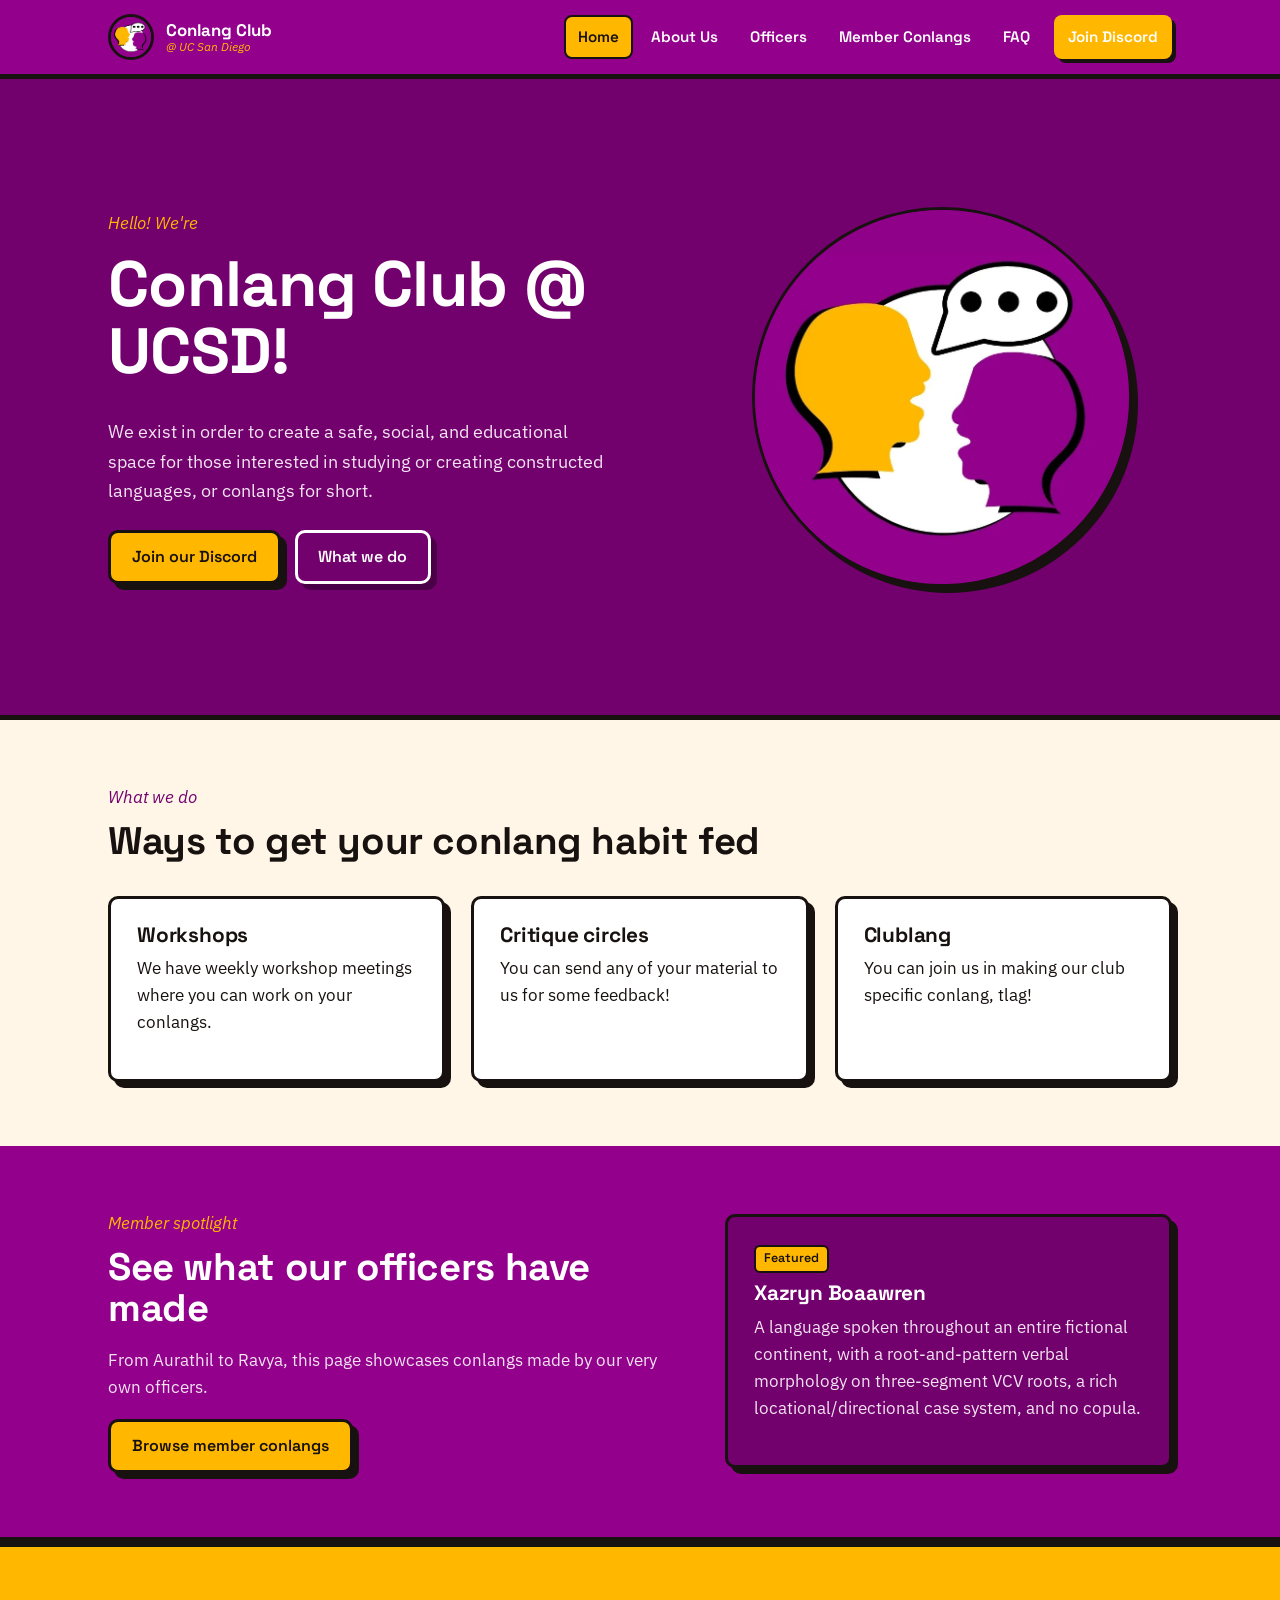
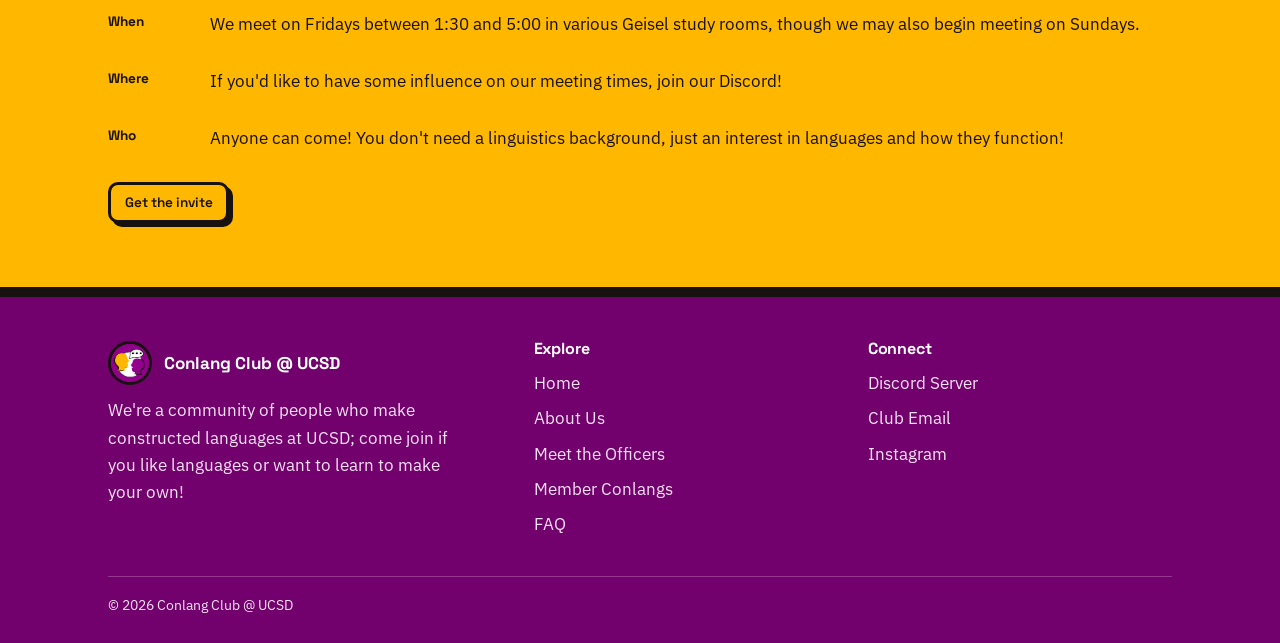
==== index.html @ 3b872e7f "Update meeting details in index.html" ====
<!DOCTYPE html>
<html lang="en">
<head>
<meta charset="UTF-8">
<meta name="viewport" content="width=device-width, initial-scale=1.0">
<title>Conlang Club @ UCSD</title>
<meta name="description" content="Conlang Club at UC San Diego: a student community for inventing languages, building worlds, and talking shop about phonology, grammar, and scripts.">
<link rel="icon" href="assets/logo.png" type="image/webp">
<link rel="stylesheet" href="styles.css">
<meta property="og:title" content="Conlang Club @ UCSD">
<meta property="og:description" content="A student community at UC San Diego for inventing languages, building worlds, and talking shop about phonology, grammar, and scripts.">
<meta property="og:type" content="website">
<meta property="og:image" content="/assets/logo.png">
<meta property="og:url" content="/">
<meta name="twitter:card" content="summary">
<meta name="twitter:title" content="Conlang Club @ UCSD">
<meta name="twitter:description" content="A student community at UC San Diego for inventing languages and building worlds.">
<meta name="twitter:image" content="/assets/logo.png">
</head>
<body>

<header class="site-header">
  <nav class="nav">
    <a class="brand" href="index.html">
      <img src="assets/logo.png" alt="Conlang Club at UCSD logo" width="46" height="46" decoding="async">
      <span class="brand-text">Conlang Club<span>@ UC San Diego</span></span>
    </a>
    <button class="nav-toggle" aria-label="Toggle menu" aria-expanded="false">☰</button>
    <ul class="nav-links">
      <li><a href="index.html" aria-current="page">Home</a></li>
      <li><a href="about/">About Us</a></li>
      <li><a href="officers/">Officers</a></li>
      <li><a href="projects/">Member Conlangs</a></li>
      <li><a href="faq/">FAQ</a></li>
      <li class="nav-cta"><a class="btn btn--small" href="https://discord.gg/PdkpT26AHG" target="_blank" rel="noopener">Join Discord</a></li>
    </ul>
  </nav>
</header>

<main>

  <section class="hero">
    <div class="wrap">
      <div class="hero-copy">
        <span class="hero-eyebrow">Hello! We're</span>
        <h1>Conlang Club @ UCSD!</h1>
        <p class="lede">We exist in order to create a safe, social, and educational space for those interested in studying or creating constructed languages, or conlangs for short.</p>
        <div class="hero-actions">
          <a class="btn" href="https://discord.gg/PdkpT26AHG" target="_blank" rel="noopener">Join our Discord</a>
          <a class="btn btn--ghost" href="about/">What we do</a>
        </div>
      </div>
      <div class="hero-art" aria-hidden="true">
        <img src="assets/logo.png" alt="" width="380" height="380" loading="lazy" decoding="async">
      </div>
    </div>
  </section>

  <section class="section-cream">
    <div class="wrap">
      <span class="eyebrow-tag">What we do</span>
      <h2>Ways to get your conlang habit fed</h2>
      <div class="grid grid--3" style="margin-top:34px;">
        <div class="card">
          <h3>Workshops</h3>
          <p>We have weekly workshop meetings where you can work on your conlangs.</p>
        </div>
        <div class="card">
          <h3>Critique circles</h3>
          <p>You can send any of your material to us for some feedback!</p>
        </div>
        <div class="card">
          <h3>Clublang</h3>
          <p>You can join us in making our club specific conlang, tlag!</p>
        </div>
      </div>
    </div>
  </section>

  <section class="section-purple">
    <div class="wrap spotlight-grid">
      <div>
        <span class="eyebrow-tag" style="color:#FFB700;">Member spotlight</span>
        <h2>See what our officers have made</h2>
        <p>From Aurathil to Ravya, this page showcases conlangs made by our very own officers.</p>
        <a class="btn" href="projects/">Browse member conlangs</a>
      </div>
      <div class="card card--purple">
        <span class="tag" style="background:#FFB700; color:#17110f; border-color:#17110f;">Featured</span>
        <h3>Xazryn Boaawren</h3>
        <p>A language spoken throughout an entire fictional continent, with a root-and-pattern verbal morphology on three-segment VCV roots, a rich locational/directional case system, and no copula.</p>
      </div>
    </div>
  </section>

  <section class="section-gold">
    <div class="wrap">
      <div class="meeting-strip">
        <div class="meeting-item">
          <span class="k">When</span>
          <span>We meet on Fridays between 1:30 and 5:00 in various Geisel study rooms, though we may also begin meeting on Sundays.</span>
        </div>
        <div class="meeting-item">
          <span class="k">Where</span>
          <span>If you'd like to have some influence on our meeting times, join our Discord!</span>
        </div>
        <div class="meeting-item">
          <span class="k">Who</span>
          <span>Anyone can come! You don't need a linguistics background, just an interest in languages and how they function!</span>
        </div>
        <a class="btn btn--small" href="https://discord.gg/PdkpT26AHG" target="_blank" rel="noopener">Get the invite</a>
      </div>
    </div>
  </section>

</main>

<footer class="site-footer">
  <div class="wrap">
    <div class="footer-grid">
      <div>
        <div class="footer-brand">
          <img src="assets/logo.png" alt="Conlang Club at UCSD logo" width="44" height="44" loading="lazy" decoding="async">
          <strong style="color:#fff; font-family:var(--font-display);">Conlang Club @ UCSD</strong>
        </div>
        <p style="max-width:36ch;">We're a community of people who make constructed languages at UCSD; come join if you like languages or want to learn to make your own!</p>
      </div>
      <div>
        <h4>Explore</h4>
        <ul>
          <li><a href="index.html">Home</a></li>
          <li><a href="about/">About Us</a></li>
          <li><a href="officers/">Meet the Officers</a></li>
          <li><a href="projects/">Member Conlangs</a></li>
          <li><a href="faq/">FAQ</a></li>
        </ul>
      </div>
      <div>
        <h4>Connect</h4>
        <ul>
          <li><a href="https://discord.gg/PdkpT26AHG" target="_blank" rel="noopener">Discord Server</a></li>
          <li><a href="mailto:conlangclubatucsd@gmail.com">Club Email</a></li>
          <li><a href="https://www.instagram.com/conlangclubatucsd/">Instagram</a></li>
        </ul>
      </div>
    </div>
    <div class="footer-bottom">
      <span>&copy; <span data-year>2026</span> Conlang Club @ UCSD</span>
    </div>
  </div>
</footer>

<script src="script.js"></script>
</body>
</html>
---- styles.css ----
@import url('https://fonts.googleapis.com/css2?family=Space+Grotesk:wght@500;600;700&family=IBM+Plex+Sans:ital,wght@0,400;0,500;0,600;1,400&display=swap');

:root{
  --purple:      #92008C;
  --purple-deep: #72006D;
  --gold:        #FFB700;
  --ink:         #17110f;
  --cream:       #FFF6E7;
  --paper:       #FFFFFF;

  --font-display: 'Space Grotesk', 'Arial Narrow', sans-serif;
  --font-body: 'IBM Plex Sans', 'Segoe UI', sans-serif;

  --line: 3px;
  --line-thick: 5px;
  --radius: 10px;
  --shadow-off: 6px;
}

*, *::before, *::after{ box-sizing: border-box; }

html{ scroll-behavior: smooth; }

body{
  margin: 0;
  background: var(--cream);
  color: var(--ink);
  font-family: var(--font-body);
  font-size: 17px;
  line-height: 1.6;
  -webkit-font-smoothing: antialiased;
}

img{ max-width: 100%; display: block; }

h1, h2, h3, h4{
  font-family: var(--font-display);
  line-height: 1.05;
  margin: 0 0 0.5em;
  letter-spacing: -0.01em;
}

h1{ font-size: clamp(2.4rem, 5vw, 4rem); }
h2{ font-size: clamp(1.7rem, 3.2vw, 2.4rem); }
h3{ font-size: 1.3rem; }

p{ margin: 0 0 1em; max-width: 62ch; }

a{ color: var(--purple-deep); }

.visually-hidden{
  position: absolute; width: 1px; height: 1px;
  overflow: hidden; clip: rect(0 0 0 0); white-space: nowrap;
}

:focus-visible{
  outline: 3px solid var(--purple-deep);
  outline-offset: 3px;
}

.wrap{
  max-width: 1120px;
  margin: 0 auto;
  padding: 0 28px;
}

.btn{
  display: inline-flex;
  align-items: center;
  gap: 0.5em;
  font-family: var(--font-display);
  font-weight: 600;
  font-size: 1rem;
  text-decoration: none;
  color: var(--ink);
  background: var(--gold);
  border: var(--line) solid var(--ink);
  border-radius: var(--radius);
  padding: 0.7em 1.3em;
  box-shadow: var(--shadow-off) var(--shadow-off) 0 0 var(--ink);
  transition: transform 0.12s ease, box-shadow 0.12s ease;
}
.btn:hover, .btn:focus-visible{
  transform: translate(-2px, -2px);
  box-shadow: calc(var(--shadow-off) + 2px) calc(var(--shadow-off) + 2px) 0 0 var(--ink);
}
.btn:active{
  transform: translate(2px, 2px);
  box-shadow: 2px 2px 0 0 var(--ink);
}
.btn--ghost{
  background: transparent;
  color: var(--paper);
  border-color: var(--paper);
  box-shadow: var(--shadow-off) var(--shadow-off) 0 0 rgba(0,0,0,0.35);
}
.btn--ghost:hover, .btn--ghost:focus-visible{
  background: var(--paper);
  color: var(--purple-deep);
}
.btn--small{
  font-size: 0.85rem;
  padding: 0.5em 1em;
  box-shadow: 4px 4px 0 0 var(--ink);
}
.btn--small:hover{ transform: translate(-2px,-2px); box-shadow: 6px 6px 0 0 var(--ink); }

.site-header{
  background: var(--purple);
  border-bottom: var(--line-thick) solid var(--ink);
  position: sticky;
  top: 0;
  z-index: 50;
}
.nav{
  display: flex;
  align-items: center;
  justify-content: space-between;
  padding: 14px 28px;
  max-width: 1120px;
  margin: 0 auto;
  gap: 16px;
}
.brand{
  display: flex;
  align-items: center;
  gap: 12px;
  text-decoration: none;
  color: var(--paper);
}
.brand img{
  width: 46px;
  height: 46px;
  border-radius: 50%;
  border: 3px solid var(--ink);
  background: var(--paper);
}
.brand-text{
  font-family: var(--font-display);
  font-weight: 700;
  font-size: 1.05rem;
  line-height: 1.15;
}
.brand-text span{
  display: block;
  font-family: var(--font-body);
  font-weight: 400;
  font-style: italic;
  font-size: 0.72rem;
  color: var(--gold);
}
.nav-links{
  display: flex;
  align-items: center;
  gap: 4px;
  list-style: none;
  margin: 0;
  padding: 0;
}
.nav-links a{
  display: inline-block;
  color: var(--paper);
  text-decoration: none;
  font-family: var(--font-display);
  font-weight: 600;
  font-size: 0.95rem;
  padding: 8px 12px;
  border-radius: 8px;
  border: 2px solid transparent;
}
.nav-links a:hover, .nav-links a:focus-visible{
  border-color: var(--paper);
}
.nav-links a[aria-current="page"]{
  background: var(--gold);
  color: var(--ink);
  border-color: var(--ink);
}
.nav-cta{ margin-left: 6px; }
.nav-toggle{
  display: none;
  background: transparent;
  border: 2px solid var(--paper);
  border-radius: 8px;
  color: var(--paper);
  width: 42px;
  height: 38px;
  font-size: 1.1rem;
  cursor: pointer;
}

@media (max-width: 780px){
  .nav-toggle{ display: block; }
  .nav-links{
    position: absolute;
    inset: 100% 0 auto 0;
    background: var(--purple);
    border-bottom: var(--line-thick) solid var(--ink);
    flex-direction: column;
    align-items: stretch;
    padding: 10px 28px 18px;
    display: none;
  }
  .nav-links.is-open{ display: flex; }
  .nav-links a{ padding: 12px 10px; }
  .nav-cta{ margin-left: 0; margin-top: 6px; }
}

.hero{
  background: var(--purple-deep);
  color: var(--paper);
  border-bottom: var(--line-thick) solid var(--ink);
  overflow: hidden;
  position: relative;
}
.hero .wrap{
  display: grid;
  grid-template-columns: 1.1fr 0.9fr;
  align-items: center;
  gap: 40px;
  padding-top: 64px;
  padding-bottom: 64px;
}
.hero-eyebrow{
  display: inline-block;
  font-family: var(--font-body);
  font-style: italic;
  color: var(--gold);
  margin-bottom: 14px;
  font-size: 1.05rem;
}
.hero h1{ color: var(--paper); }
.hero p.lede{
  font-size: 1.15rem;
  color: #f4e3f2;
  max-width: 46ch;
}
.hero-actions{
  display: flex;
  gap: 14px;
  margin-top: 24px;
  flex-wrap: wrap;
}
.hero-art{ position: relative; display: flex; align-items: center; justify-content: center; }
.hero-art img{
  width: 100%;
  max-width: 380px;
  height: auto;
  aspect-ratio: 1;
  object-fit: cover;
  border-radius: 50%;
  border: var(--line) solid var(--ink);
  background: var(--paper);
  box-shadow: var(--shadow-off) var(--shadow-off) 0 0 var(--ink);
}

.page-banner{
  background: var(--purple-deep);
  color: var(--paper);
  border-bottom: var(--line-thick) solid var(--ink);
  padding: 56px 0 46px;
}
.page-banner h1{ color: var(--paper); }
.page-banner p{ color: #f4e3f2; font-size: 1.08rem; }

@media (max-width: 860px){
  .hero .wrap{ grid-template-columns: 1fr; padding-top: 44px; padding-bottom: 40px; }
  .hero-art{ order: -1; width: 100%; max-width: 280px; margin: 0 auto; }
}

.spotlight-grid{
  display: grid;
  grid-template-columns: 1.3fr 1fr;
  gap: 36px;
  align-items: center;
}
@media (max-width: 860px){
  .spotlight-grid{ grid-template-columns: 1fr; }
}

section{ padding: 64px 0; }
.section-purple{ background: var(--purple); color: var(--paper); border-bottom: var(--line-thick) solid var(--ink); }
.section-purple h2{ color: var(--paper); }
.section-purple p{ color: #f4e3f2; }
.section-gold{ background: var(--gold); border-bottom: var(--line-thick) solid var(--ink); border-top: var(--line-thick) solid var(--ink); }
.section-cream{ background: var(--cream); }
.section-paper{ background: var(--paper); }

.eyebrow-tag{
  display: inline-block;
  font-family: var(--font-body);
  font-style: italic;
  color: var(--purple-deep);
  margin-bottom: 10px;
}

.grid{
  display: grid;
  gap: 26px;
}
.grid--3{ grid-template-columns: repeat(3, 1fr); }
.grid--2{ grid-template-columns: repeat(2, 1fr); }
@media (max-width: 860px){
  .grid--3, .grid--2{ grid-template-columns: 1fr; }
}

.card{
  background: var(--paper);
  border: var(--line) solid var(--ink);
  border-radius: var(--radius);
  padding: 26px;
  box-shadow: var(--shadow-off) var(--shadow-off) 0 0 var(--ink);
}
.card h3{ margin-bottom: 0.4em; }
.card .tag{
  display: inline-block;
  font-size: 0.78rem;
  font-family: var(--font-display);
  font-weight: 600;
  background: var(--cream);
  border: 2px solid var(--ink);
  border-radius: 6px;
  padding: 2px 8px;
  margin-bottom: 10px;
}
.card--purple{ background: var(--purple-deep); color: var(--paper); border-color: var(--ink); }
.card--purple h3{ color: var(--paper); }
.card--purple p{ color: #f4e3f2; }

.head-avatar{
  width: 92px;
  height: 92px;
  border-radius: 50%;
  border: var(--line) solid var(--ink);
  display: flex;
  align-items: center;
  justify-content: center;
  overflow: hidden;
  flex-shrink: 0;
}
.head-avatar svg{ width: 78%; height: 78%; }
.head-avatar img{
  width: 100%;
  height: 100%;
  object-fit: cover;
  display: block;
}
.avatar-gold{ background: var(--cream); }
.avatar-purple{ background: var(--cream); }

.officer-card{
  background: var(--paper);
  border: var(--line) solid var(--ink);
  border-radius: var(--radius);
  padding: 24px;
  box-shadow: var(--shadow-off) var(--shadow-off) 0 0 var(--ink);
  display: flex;
  flex-direction: column;
  gap: 14px;
}
.officer-top{
  display: flex;
  align-items: center;
  gap: 16px;
}
.officer-name{ margin: 0; font-size: 1.15rem; }
.officer-role{
  margin: 2px 0 0;
  font-family: var(--font-body);
  font-style: italic;
  color: var(--purple-deep);
  font-size: 0.92rem;
}
.officer-pronouns{
  margin: 2px 0 0;
  font-family: var(--font-body);
  font-size: 0.85rem;
  color: #5a3a58;
  letter-spacing: 0.01em;
}
.officer-card p{ margin: 0; font-size: 0.96rem; }
.officer-links{ margin-top: auto; }

.project-card{
  background: var(--paper);
  border: var(--line) solid var(--ink);
  border-radius: var(--radius);
  overflow: hidden;
  box-shadow: var(--shadow-off) var(--shadow-off) 0 0 var(--ink);
}
.project-card__band{
  padding: 22px 24px 16px;
  border-bottom: var(--line) solid var(--ink);
}
.project-card__band h3{ margin-bottom: 2px; }
.project-card__meta{
  font-family: var(--font-body);
  font-style: italic;
  font-size: 0.9rem;
  color: var(--purple-deep);
}
.project-card__body{ padding: 20px 24px 24px; }
.sample-script{
  font-family: 'IBM Plex Sans', monospace;
  background: var(--cream);
  border: 2px dashed var(--ink);
  border-radius: 8px;
  padding: 12px 14px;
  margin: 14px 0;
  font-size: 0.95rem;
  letter-spacing: 0.02em;
}
.sample-script small{ display: block; color: #6b6b6b; font-style: italic; margin-top: 6px; }

.bubble-divider{
  display: flex;
  justify-content: center;
  padding: 30px 0 0;
}
.bubble-divider .dot{
  width: 12px; height: 12px; border-radius: 50%;
  background: var(--ink); margin: 0 5px;
  animation: dot-pulse 1.4s infinite ease-in-out;
}
.bubble-divider .dot:nth-child(2){ animation-delay: 0.18s; }
.bubble-divider .dot:nth-child(3){ animation-delay: 0.36s; }
@keyframes dot-pulse{
  0%, 60%, 100%{ transform: translateY(0); opacity: 0.55; }
  30%{ transform: translateY(-6px); opacity: 1; }
}
@media (prefers-reduced-motion: reduce){
  .bubble-divider .dot{ animation: none; }
}

.meeting-strip{
  display: flex;
  flex-wrap: wrap;
  gap: 30px;
  align-items: center;
  justify-content: space-between;
}
.meeting-item{
  display: flex;
  gap: 12px;
  align-items: flex-start;
}
.meeting-item .k{
  font-family: var(--font-display);
  font-weight: 700;
  font-size: 0.85rem;
  min-width: 90px;
}

.site-footer{
  background: var(--purple-deep);
  color: #f4e3f2;
  border-top: var(--line-thick) solid var(--ink);
  padding: 44px 0 26px;
}
.footer-grid{
  display: grid;
  grid-template-columns: 1.3fr 1fr 1fr;
  gap: 30px;
  margin-bottom: 30px;
}
.footer-grid h4{ color: var(--paper); font-size: 1rem; margin-bottom: 12px; }
.footer-grid ul{ list-style: none; margin: 0; padding: 0; }
.footer-grid li{ margin-bottom: 8px; }
.footer-grid a{ color: #f4e3f2; text-decoration: none; }
.footer-grid a:hover{ color: var(--gold); text-decoration: underline; }
.footer-brand{ display: flex; align-items: center; gap: 12px; margin-bottom: 12px; }
.footer-brand img{ width: 44px; height: 44px; border-radius: 50%; border: 3px solid var(--ink); background: var(--paper); }
.footer-bottom{
  border-top: 1px solid rgba(244,227,242,0.25);
  padding-top: 18px;
  font-size: 0.85rem;
  display: flex;
  justify-content: space-between;
  flex-wrap: wrap;
  gap: 8px;
}
@media (max-width: 780px){
  .footer-grid{ grid-template-columns: 1fr 1fr; gap: 24px 30px; }
  .footer-grid > div:first-child{ grid-column: 1 / -1; }
}

.error-page{
  min-height: 62vh;
  display: flex;
  align-items: center;
  background: var(--purple);
  color: var(--paper);
  border-bottom: var(--line-thick) solid var(--ink);
}
.error-page .wrap{
  display: grid;
  grid-template-columns: 1fr 1fr;
  align-items: center;
  gap: 40px;
  padding-top: 60px;
  padding-bottom: 60px;
}
.error-code{
  font-family: var(--font-display);
  font-size: clamp(4rem, 12vw, 8rem);
  color: var(--gold);
  line-height: 0.9;
  margin: 0;
}
@media (max-width: 780px){
  .error-page .wrap{ grid-template-columns: 1fr; text-align: center; }
  .error-page .hero-art{ order: -1; width: 100%; max-width: 220px; margin: 0 auto; }
}

.faq-list{
  display: grid;
  gap: 18px;
}
.faq-item{
  background: var(--paper);
  border: var(--line) solid var(--ink);
  border-radius: var(--radius);
  box-shadow: var(--shadow-off) var(--shadow-off) 0 0 var(--ink);
  overflow: hidden;
}
.faq-item summary{
  list-style: none;
  display: flex;
  align-items: center;
  justify-content: space-between;
  gap: 16px;
  cursor: pointer;
  padding: 20px 22px 20px 26px;
  font-family: var(--font-display);
  font-weight: 700;
  font-size: 1.15rem;
  line-height: 1.25;
  user-select: none;
}
.faq-item summary::-webkit-details-marker{ display: none; }
.faq-item summary::marker{ content: ""; }
.faq-item summary::after{
  content: "+";
  flex-shrink: 0;
  width: 34px;
  height: 34px;
  display: grid;
  place-items: center;
  border: 2px solid var(--ink);
  border-radius: 50%;
  background: var(--gold);
  font-family: var(--font-display);
  font-weight: 700;
  font-size: 1.35rem;
  line-height: 1;
  transition: transform 0.2s ease, background 0.2s ease;
}
.faq-item[open] summary::after{
  content: "−";
  background: var(--cream);
  transform: rotate(180deg);
}
.faq-item summary:hover::after{
  transform: translate(-1px, -1px);
  box-shadow: 2px 2px 0 0 var(--ink);
}
.faq-item[open] summary:hover::after{
  transform: rotate(180deg) translate(1px, 1px);
}
.faq-item summary:focus-visible{
  outline-offset: -3px;
}
.faq-answer{
  padding: 0 26px 22px;
  border-top: 2px solid rgba(23,17,15,0.08);
  padding-top: 16px;
  overflow: hidden;
}
.faq-answer p{
  margin: 0;
  max-width: none;
}
.faq-answer p + p{ margin-top: 0.7em; }
@media (prefers-reduced-motion: reduce){
  .faq-item summary::after{ transition: none; }
}
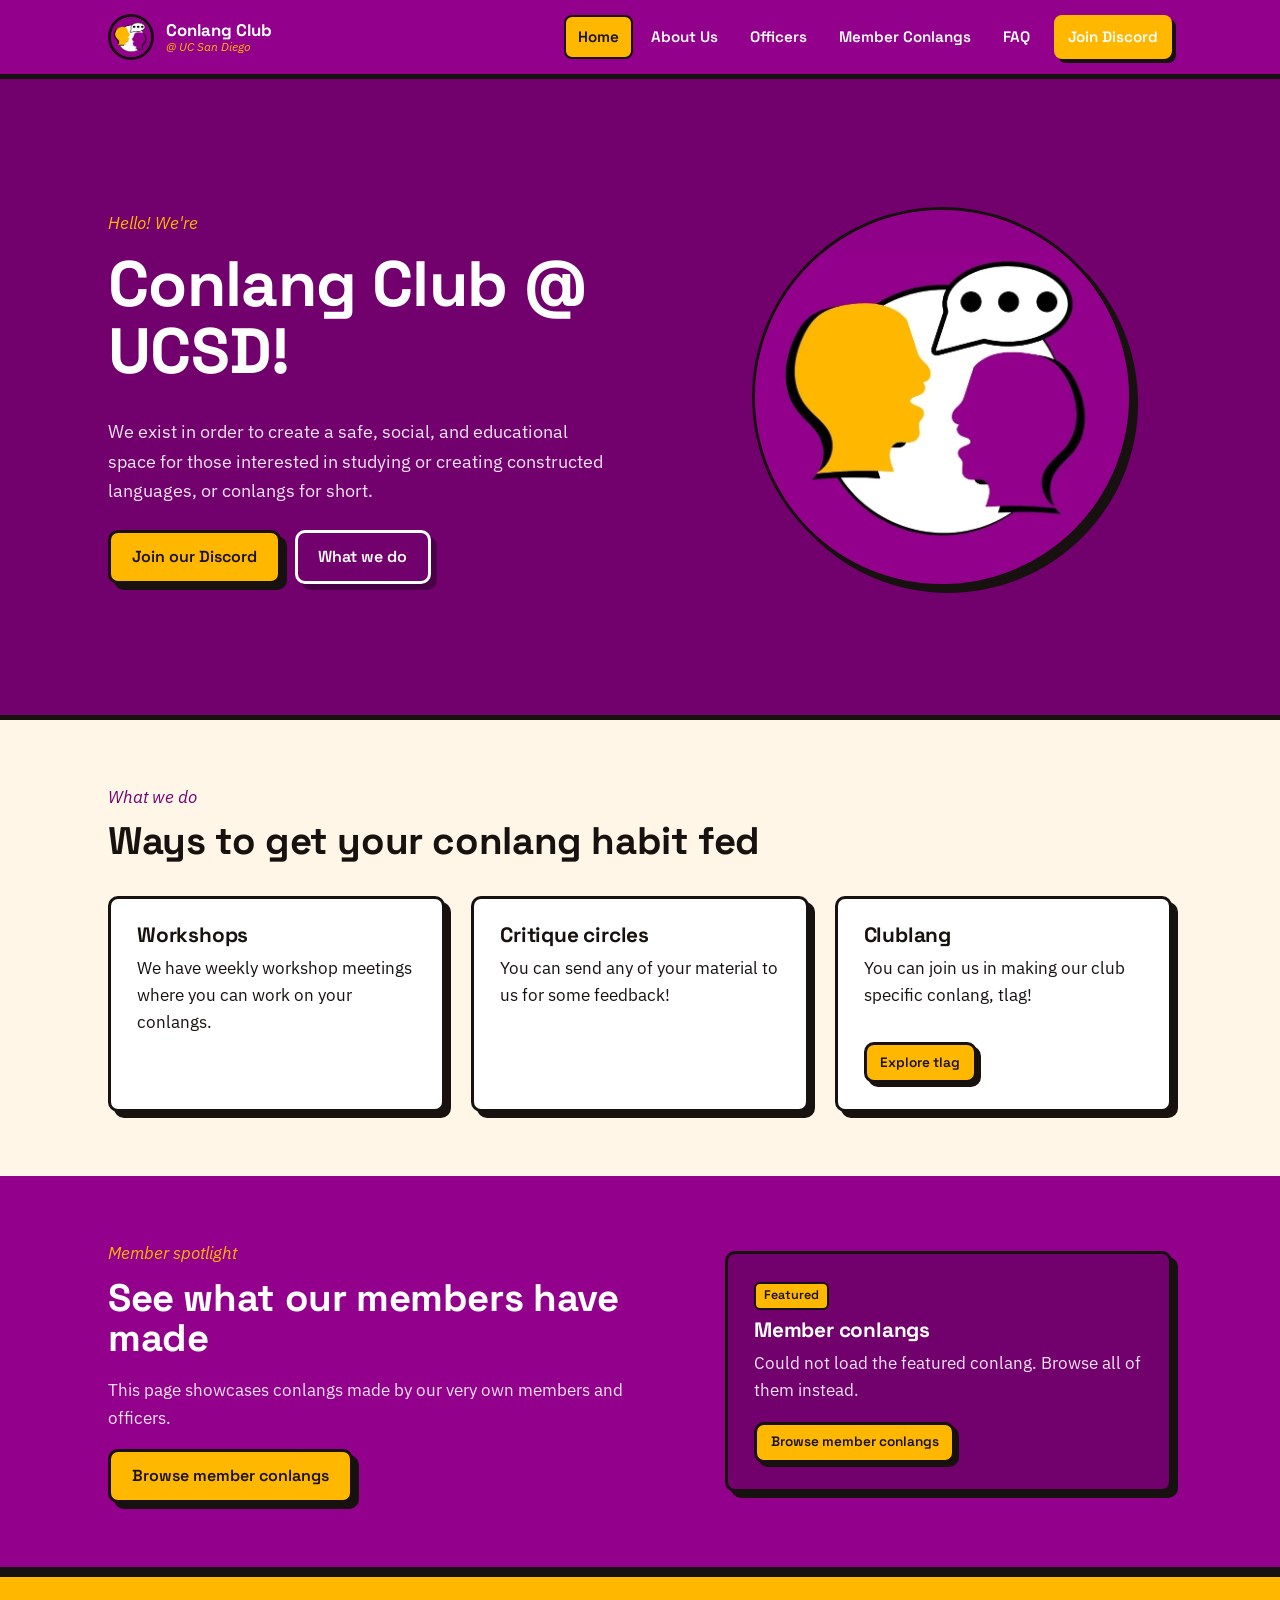
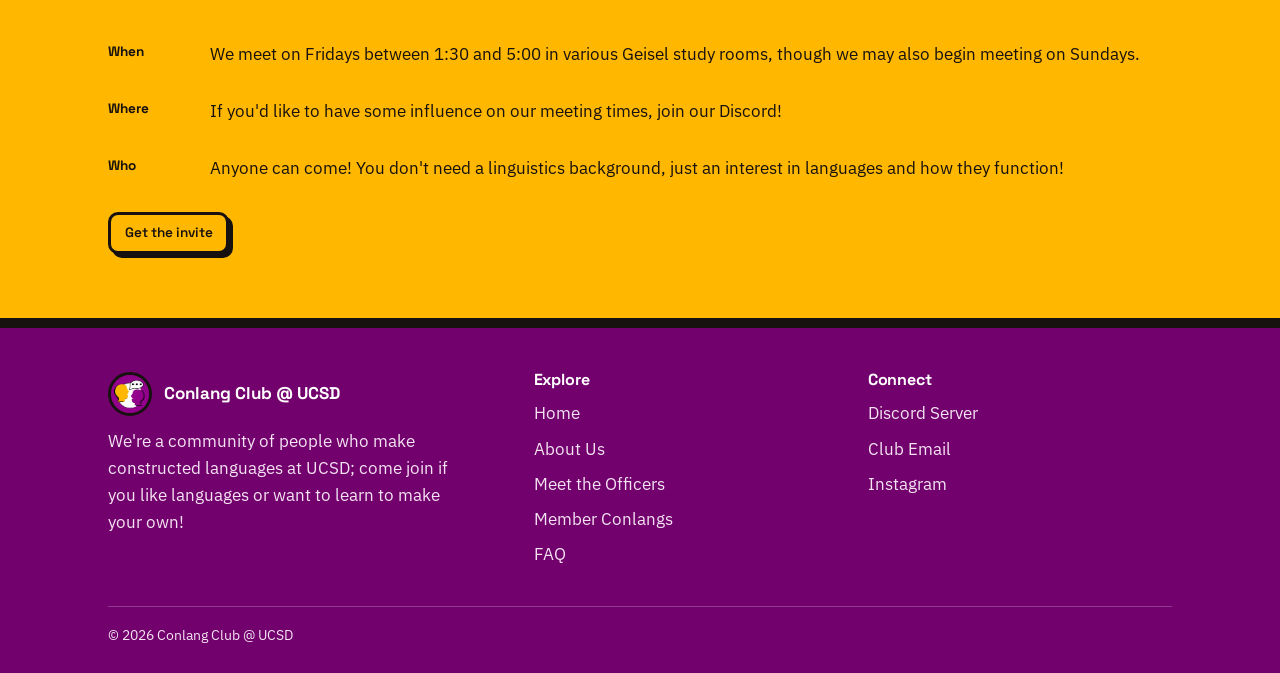
==== commit 60d1fe5d: "dynamic featured spotlight, tlag redirect button" ====
--- a/index.html
+++ b/index.html
@@ -19,23 +19,7 @@
 </head>
 <body>
 
-<header class="site-header">
-  <nav class="nav">
-    <a class="brand" href="index.html">
-      <img src="assets/logo.png" alt="Conlang Club at UCSD logo" width="46" height="46" decoding="async">
-      <span class="brand-text">Conlang Club<span>@ UC San Diego</span></span>
-    </a>
-    <button class="nav-toggle" aria-label="Toggle menu" aria-expanded="false">☰</button>
-    <ul class="nav-links">
-      <li><a href="index.html" aria-current="page">Home</a></li>
-      <li><a href="about/">About Us</a></li>
-      <li><a href="officers/">Officers</a></li>
-      <li><a href="projects/">Member Conlangs</a></li>
-      <li><a href="faq/">FAQ</a></li>
-      <li class="nav-cta"><a class="btn btn--small" href="https://discord.gg/PdkpT26AHG" target="_blank" rel="noopener">Join Discord</a></li>
-    </ul>
-  </nav>
-</header>
+<div data-include="header"></div>
 
 <main>
 
@@ -72,6 +56,7 @@
         <div class="card">
           <h3>Clublang</h3>
           <p>You can join us in making our club specific conlang, tlag!</p>
+          <a class="btn btn--small" href="tlag/" style="margin-top:16px;">Explore tlag</a>
         </div>
       </div>
     </div>
@@ -81,14 +66,16 @@
     <div class="wrap spotlight-grid">
       <div>
         <span class="eyebrow-tag" style="color:#FFB700;">Member spotlight</span>
-        <h2>See what our officers have made</h2>
-        <p>From Aurathil to Ravya, this page showcases conlangs made by our very own officers.</p>
+        <h2>See what our members have made</h2>
+        <p id="spotlight-blurb">This page showcases conlangs made by our very own members and officers.</p>
         <a class="btn" href="projects/">Browse member conlangs</a>
       </div>
-      <div class="card card--purple">
+      <div class="card card--purple" id="spotlight-card">
         <span class="tag" style="background:#FFB700; color:#17110f; border-color:#17110f;">Featured</span>
-        <h3>Xazryn Boaawren</h3>
-        <p>A language spoken throughout an entire fictional continent, with a root-and-pattern verbal morphology on three-segment VCV roots, a rich locational/directional case system, and no copula.</p>
+        <h3 id="spotlight-title">Loading…</h3>
+        <p id="spotlight-excerpt">Fetching a featured conlang from our member projects.</p>
+        <p id="spotlight-meta" hidden></p>
+        <a class="btn btn--small" id="spotlight-link" href="projects/">Browse member conlangs</a>
       </div>
     </div>
   </section>
@@ -115,41 +102,90 @@
 
 </main>
 
-<footer class="site-footer">
-  <div class="wrap">
-    <div class="footer-grid">
-      <div>
-        <div class="footer-brand">
-          <img src="assets/logo.png" alt="Conlang Club at UCSD logo" width="44" height="44" loading="lazy" decoding="async">
-          <strong style="color:#fff; font-family:var(--font-display);">Conlang Club @ UCSD</strong>
-        </div>
-        <p style="max-width:36ch;">We're a community of people who make constructed languages at UCSD; come join if you like languages or want to learn to make your own!</p>
-      </div>
-      <div>
-        <h4>Explore</h4>
-        <ul>
-          <li><a href="index.html">Home</a></li>
-          <li><a href="about/">About Us</a></li>
-          <li><a href="officers/">Meet the Officers</a></li>
-          <li><a href="projects/">Member Conlangs</a></li>
-          <li><a href="faq/">FAQ</a></li>
-        </ul>
-      </div>
-      <div>
-        <h4>Connect</h4>
-        <ul>
-          <li><a href="https://discord.gg/PdkpT26AHG" target="_blank" rel="noopener">Discord Server</a></li>
-          <li><a href="mailto:conlangclubatucsd@gmail.com">Club Email</a></li>
-          <li><a href="https://www.instagram.com/conlangclubatucsd/">Instagram</a></li>
-        </ul>
-      </div>
-    </div>
-    <div class="footer-bottom">
-      <span>&copy; <span data-year>2026</span> Conlang Club @ UCSD</span>
-    </div>
-  </div>
-</footer>
+<div data-include="footer"></div>
 
 <script src="script.js"></script>
+<script>
+// populates member spotlight from projects/data/index.json
+(function () {
+  var title = document.getElementById('spotlight-title');
+  var excerpt = document.getElementById('spotlight-excerpt');
+  var meta = document.getElementById('spotlight-meta');
+  var link = document.getElementById('spotlight-link');
+  if (!title || !excerpt || !link) return;
+
+  function show(titleText, excerptText, metaText, href, linkText) {
+    title.textContent = titleText;
+    excerpt.textContent = excerptText;
+    if (meta) {
+      if (metaText) {
+        meta.textContent = metaText;
+        meta.hidden = false;
+      } else {
+        meta.hidden = true;
+      }
+    }
+    link.href = href;
+    link.textContent = linkText;
+  }
+
+  function pageHref(p) {
+    if (p.slug) return 'projects/' + encodeURIComponent(p.slug) + '/';
+    return p.page || 'projects/';
+  }
+
+  fetch('projects/data/index.json')
+    .then(function (res) {
+      if (!res.ok) throw new Error(res.status + ' ' + res.statusText);
+      return res.json();
+    })
+    .then(function (data) {
+      var projects = (data && data.projects) || [];
+      if (!projects.length) {
+        show(
+          'Member conlangs',
+          'No member conlangs published yet; check back soon.',
+          '',
+          'projects/',
+          'Browse member conlangs'
+        );
+        return null;
+      }
+      var pick = projects[Math.floor(Math.random() * projects.length)];
+      var pickTitle = pick.title || pick.slug || 'Member conlang';
+      show(
+        pickTitle,
+        pick.excerpt || 'No description yet.',
+        pick.author ? 'by ' + pick.author : '',
+        pageHref(pick),
+        'Read ' + pickTitle + ' guide'
+      );
+      return pick;
+    })
+    .then(function (pick) {
+      if (!pick || !pick.slug || pick.author) return;
+      return fetch('projects/data/' + encodeURIComponent(pick.slug) + '.json')
+        .then(function (res) { return res.ok ? res.json() : null; })
+        .then(function (doc) {
+          var author = doc && doc.frontmatter && (doc.frontmatter.author || doc.frontmatter.by);
+          if (author && meta) {
+            meta.textContent = 'by ' + author;
+            meta.hidden = false;
+          }
+        })
+        .catch(function () {});
+    })
+    .catch(function (err) {
+      console.error('[spotlight] Could not load projects/data/index.json:', err);
+      show(
+        'Member conlangs',
+        'Could not load the featured conlang. Browse all of them instead.',
+        '',
+        'projects/',
+        'Browse member conlangs'
+      );
+    });
+})();
+</script>
 </body>
 </html>
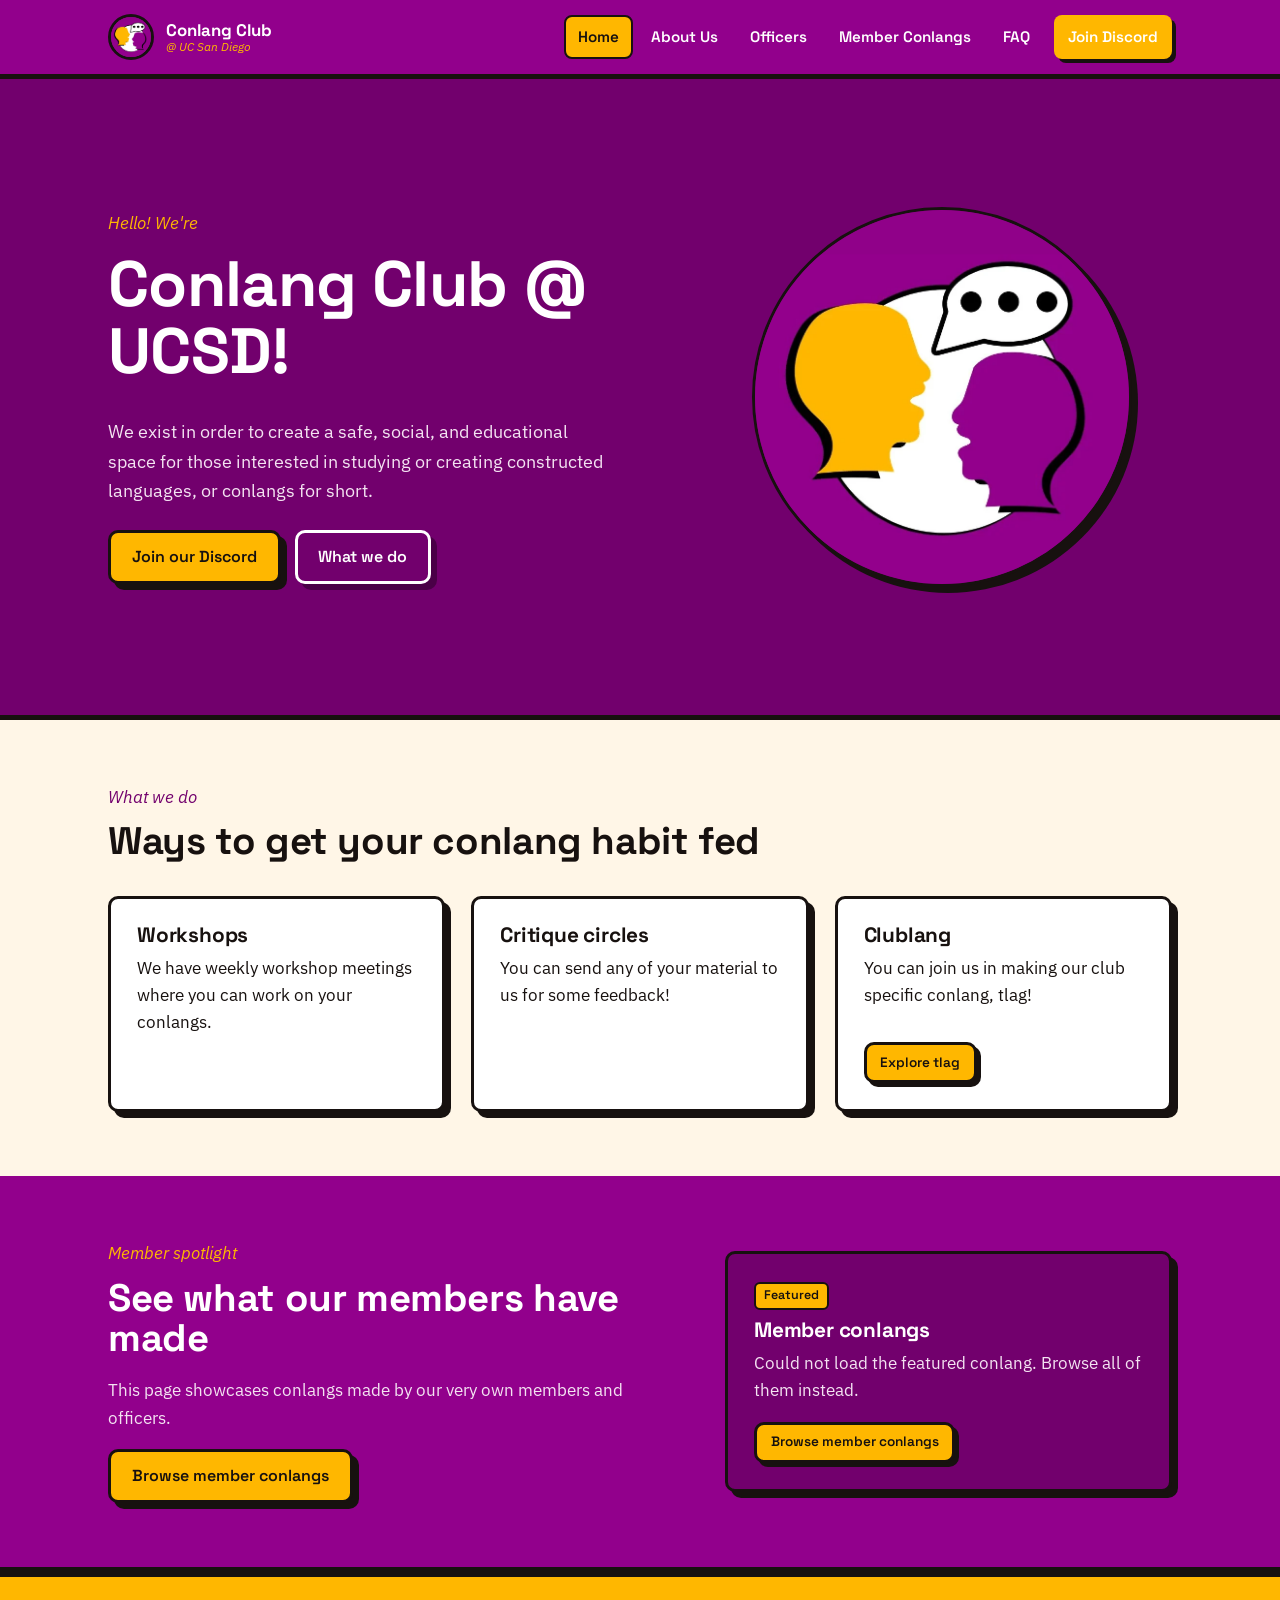
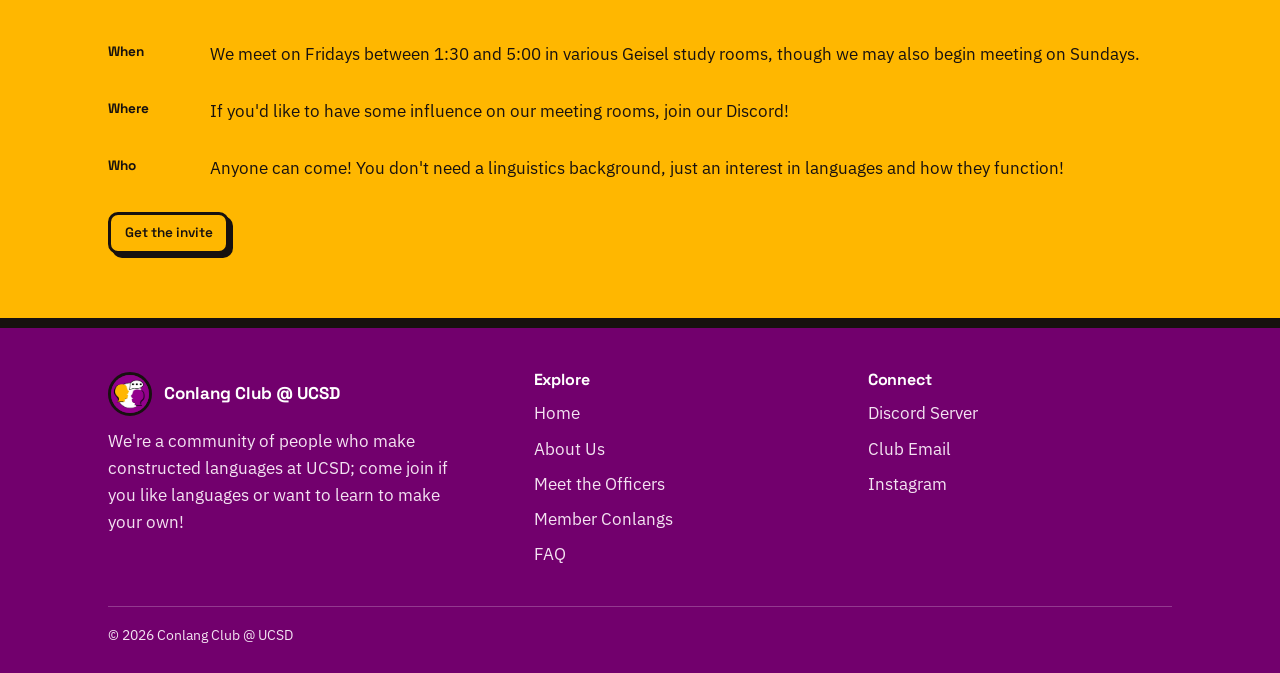
==== commit 2f0d5490: "custodial fixes" ====
--- a/index.html
+++ b/index.html
@@ -89,7 +89,7 @@
         </div>
         <div class="meeting-item">
           <span class="k">Where</span>
-          <span>If you'd like to have some influence on our meeting times, join our Discord!</span>
+          <span>If you'd like to have some influence on our meeting rooms, join our Discord!</span>
         </div>
         <div class="meeting-item">
           <span class="k">Who</span>
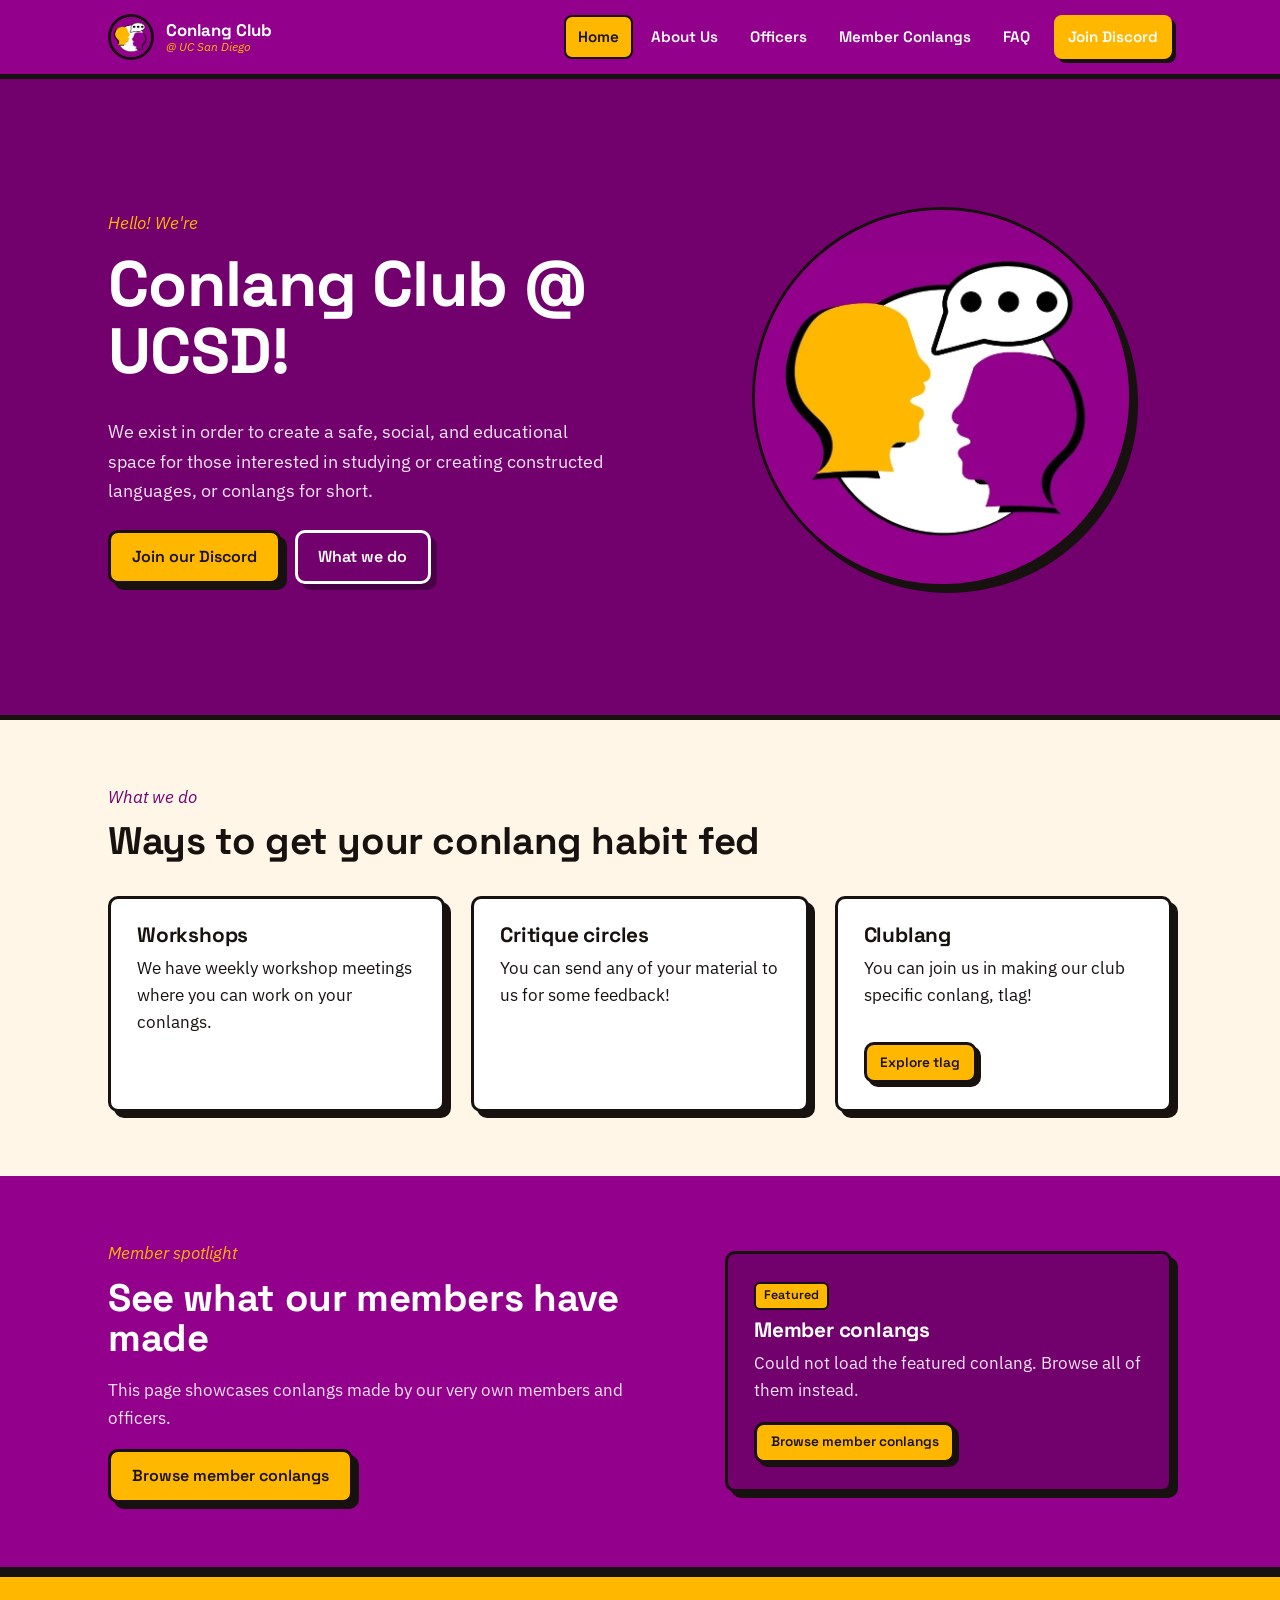
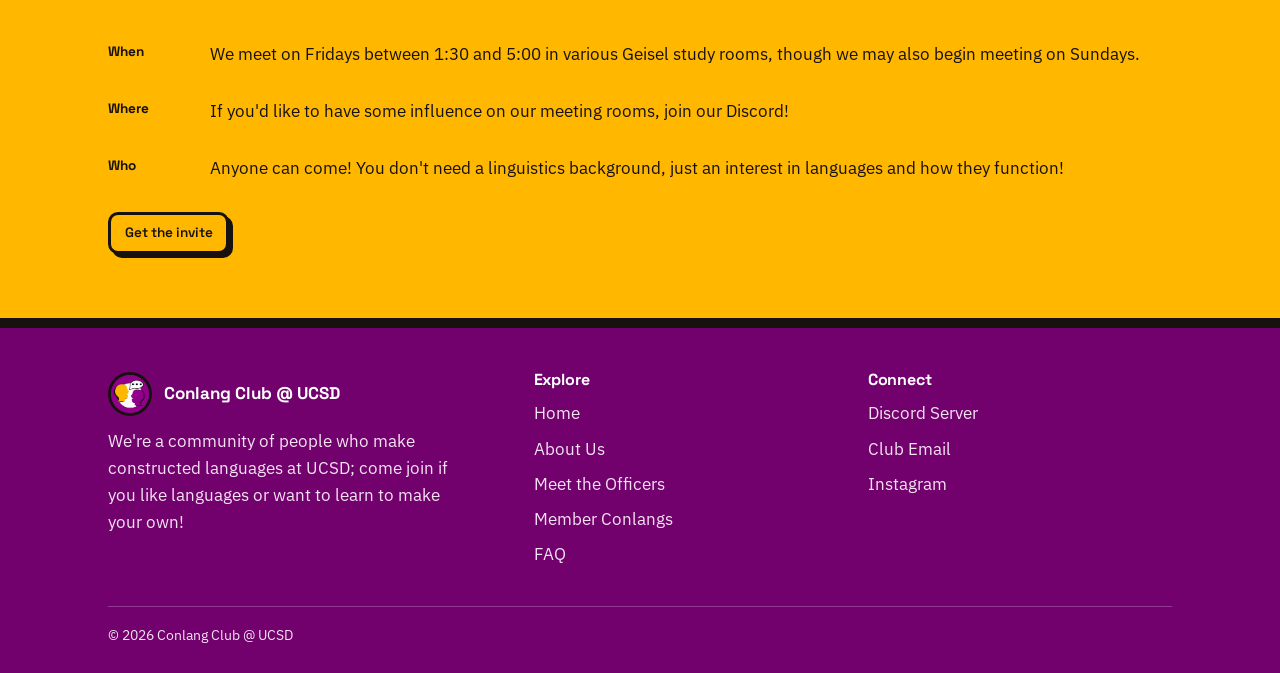
==== commit 74b341ab: "more various custodial changes" ====
--- a/index.html
+++ b/index.html
@@ -158,7 +158,7 @@
         pick.excerpt || 'No description yet.',
         pick.author ? 'by ' + pick.author : '',
         pageHref(pick),
-        'Read ' + pickTitle + ' guide'
+        'Read ' + pickTitle
       );
       return pick;
     })
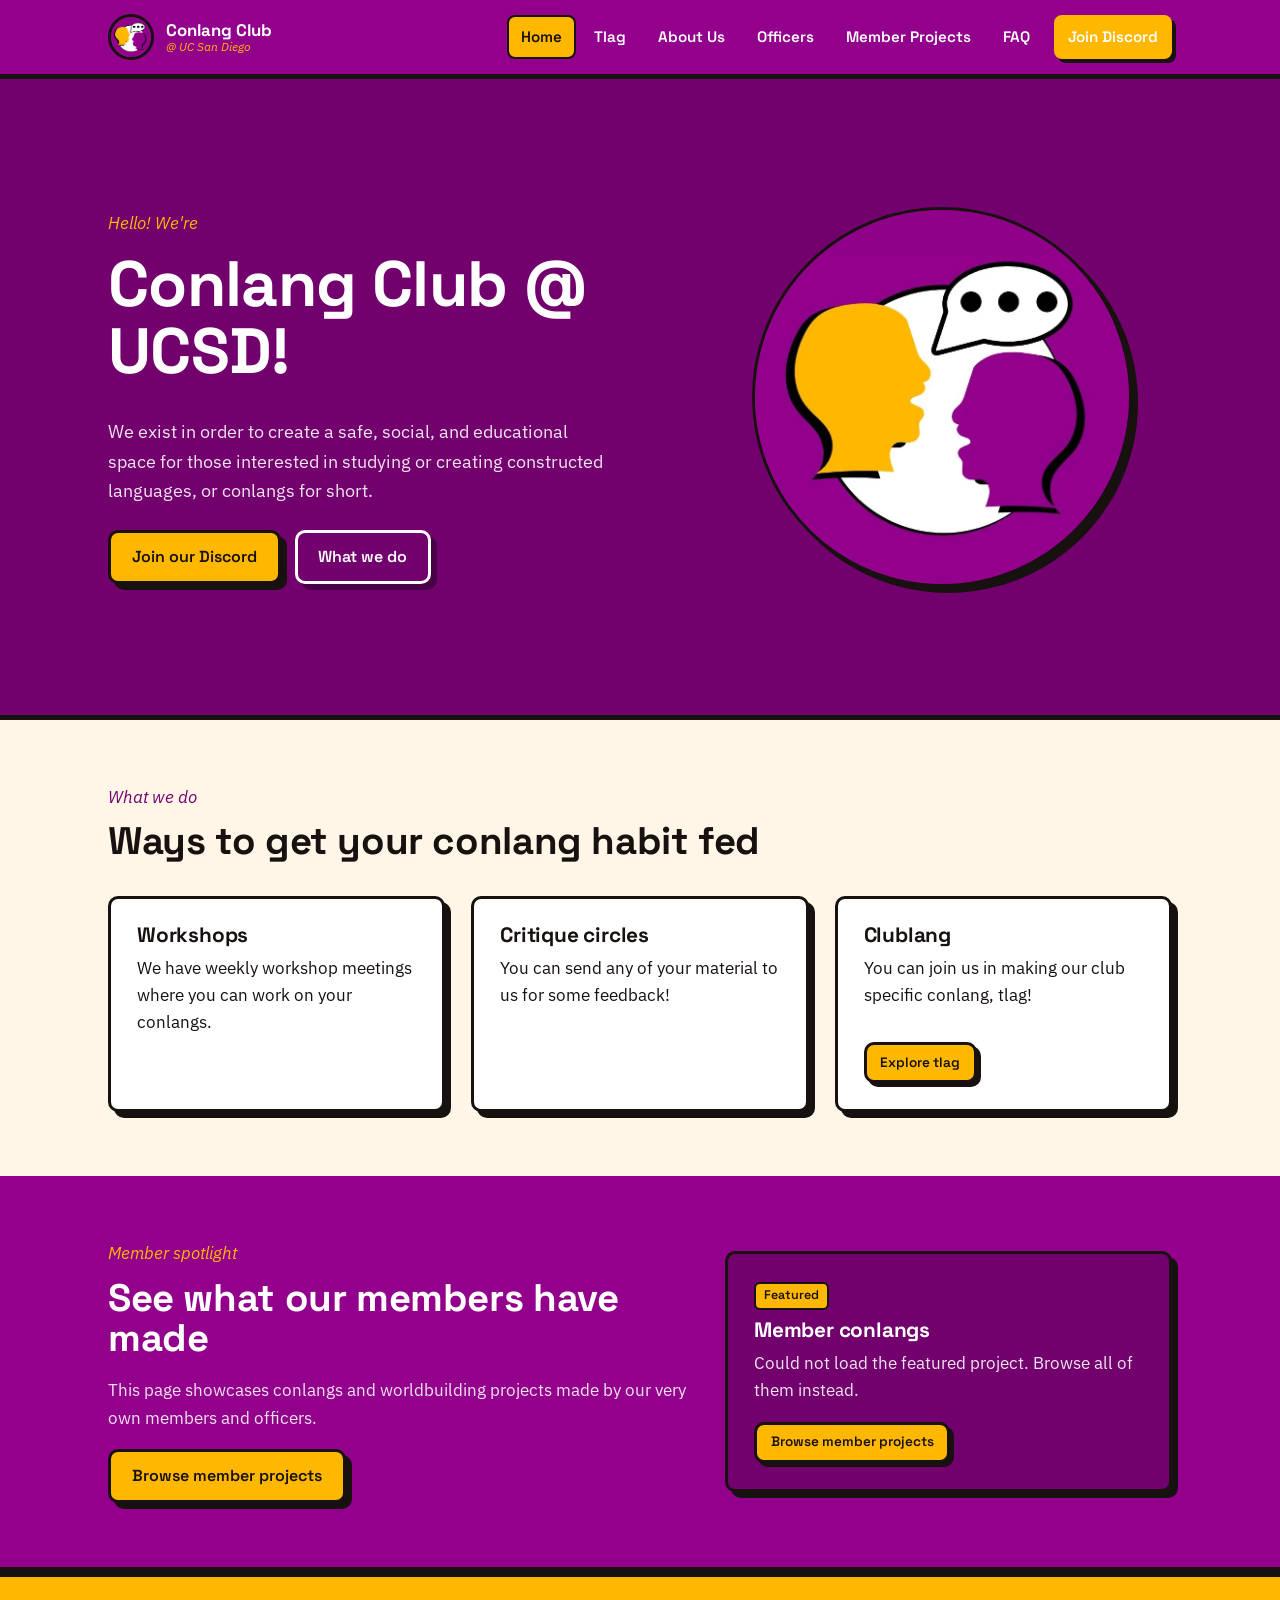
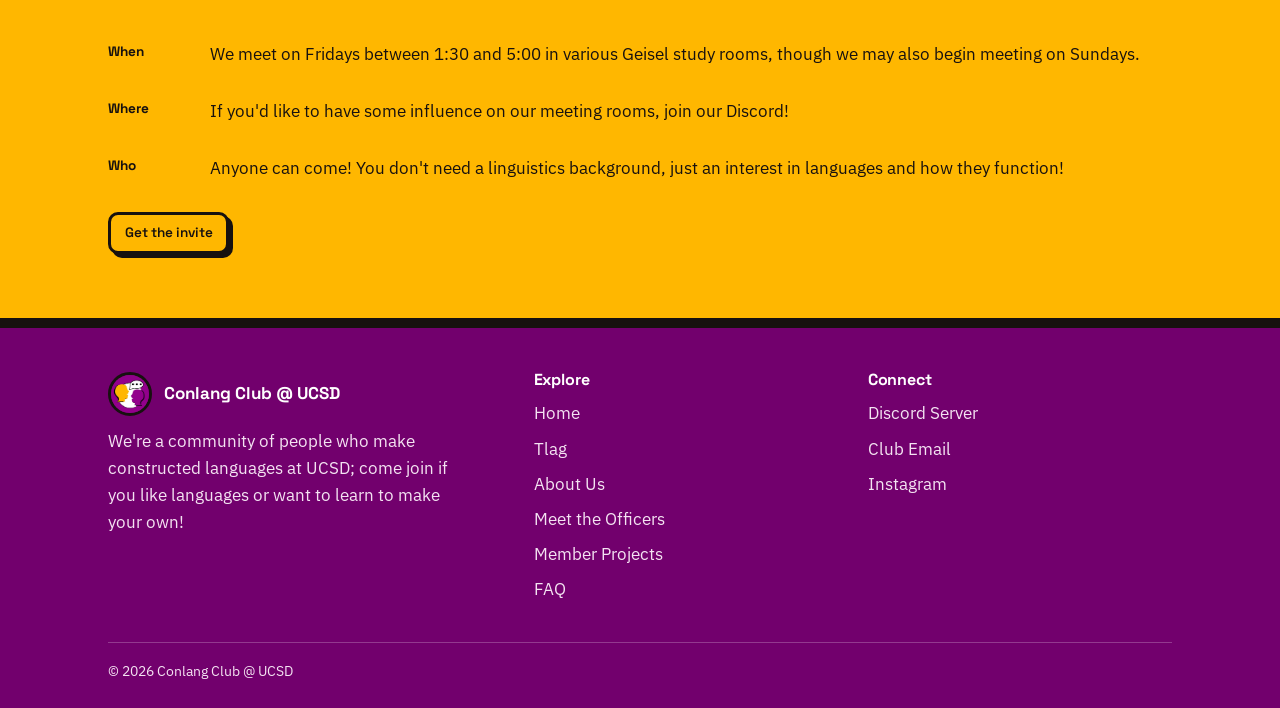
==== commit e1968f10: "custodial fixes" ====
--- a/index.html
+++ b/index.html
@@ -67,15 +67,15 @@
       <div>
         <span class="eyebrow-tag" style="color:#FFB700;">Member spotlight</span>
         <h2>See what our members have made</h2>
-        <p id="spotlight-blurb">This page showcases conlangs made by our very own members and officers.</p>
-        <a class="btn" href="projects/">Browse member conlangs</a>
+        <p id="spotlight-blurb">This page showcases conlangs and worldbuilding projects made by our very own members and officers.</p>
+        <a class="btn" href="projects/">Browse member projects</a>
       </div>
       <div class="card card--purple" id="spotlight-card">
         <span class="tag" style="background:#FFB700; color:#17110f; border-color:#17110f;">Featured</span>
         <h3 id="spotlight-title">Loading…</h3>
-        <p id="spotlight-excerpt">Fetching a featured conlang from our member projects.</p>
+        <p id="spotlight-excerpt">Fetching a featured project from our member project lists.</p>
         <p id="spotlight-meta" hidden></p>
-        <a class="btn btn--small" id="spotlight-link" href="projects/">Browse member conlangs</a>
+        <a class="btn btn--small" id="spotlight-link" href="projects/">Browse member projects</a>
       </div>
     </div>
   </section>
@@ -144,10 +144,10 @@
       if (!projects.length) {
         show(
           'Member conlangs',
-          'No member conlangs published yet; check back soon.',
+          'No member projects published yet; check back soon.',
           '',
           'projects/',
-          'Browse member conlangs'
+          'Browse member projects'
         );
         return null;
       }
@@ -179,10 +179,10 @@
       console.error('[spotlight] Could not load projects/data/index.json:', err);
       show(
         'Member conlangs',
-        'Could not load the featured conlang. Browse all of them instead.',
+        'Could not load the featured project. Browse all of them instead.',
         '',
         'projects/',
-        'Browse member conlangs'
+        'Browse member projects'
       );
     });
 })();
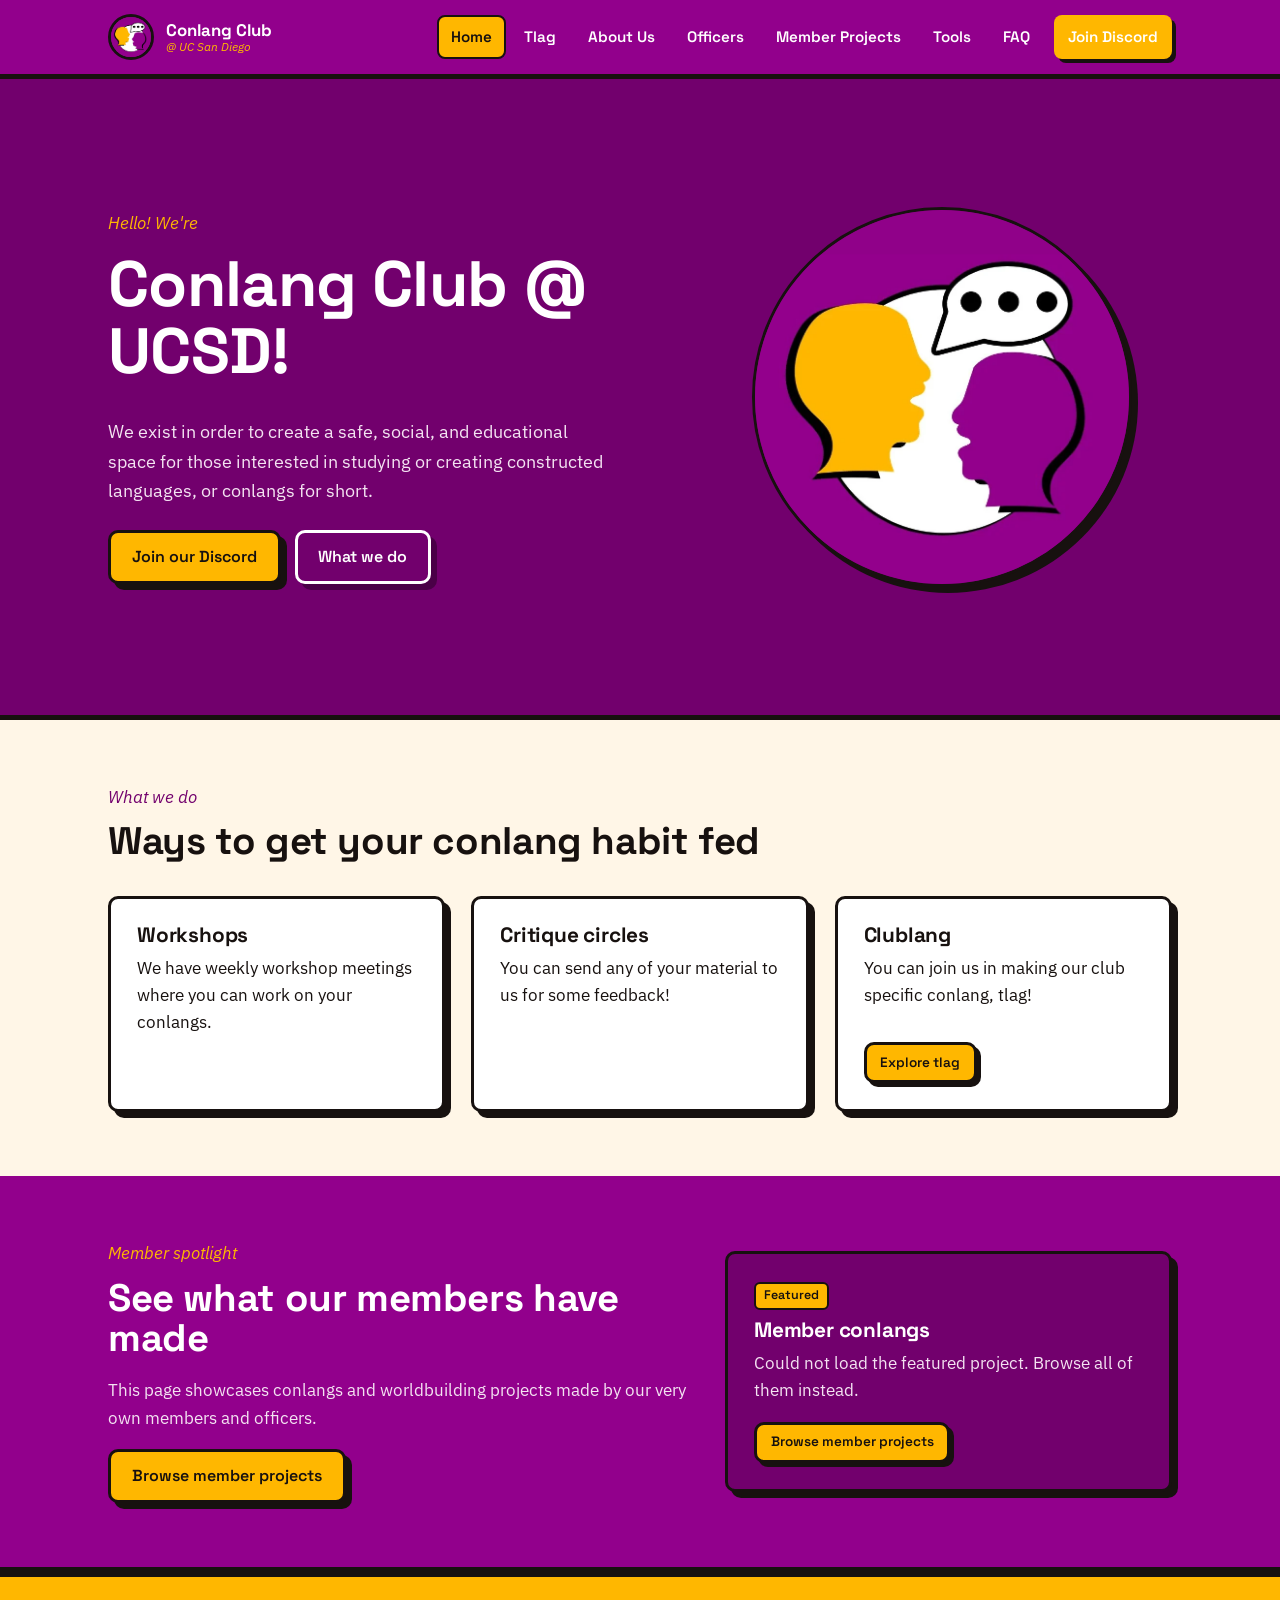
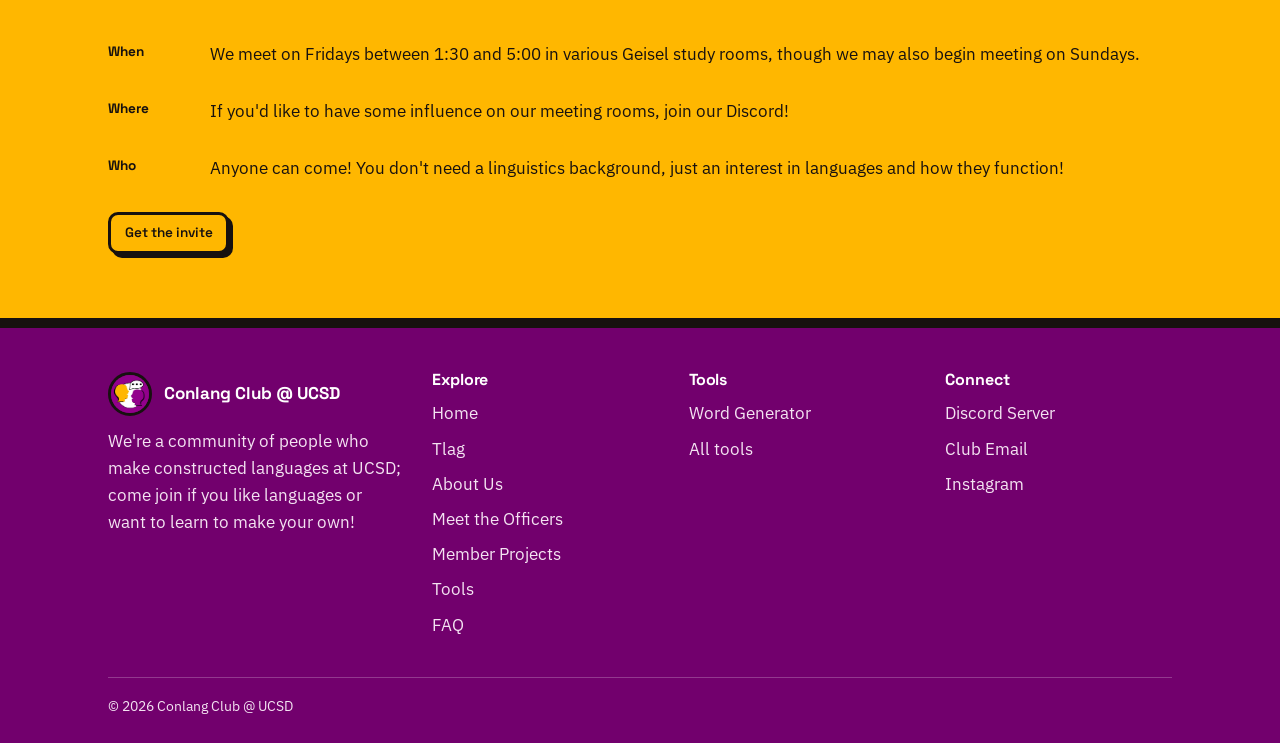
==== commit 845ce42d: "tools" ====
--- a/index.html
+++ b/index.html
@@ -5,21 +5,41 @@
 <meta name="viewport" content="width=device-width, initial-scale=1.0">
 <title>Conlang Club @ UCSD</title>
 <meta name="description" content="Conlang Club at UC San Diego: a student community for inventing languages, building worlds, and talking shop about phonology, grammar, and scripts.">
-<link rel="icon" href="assets/logo.png" type="image/webp">
+<link rel="icon" href="assets/logo.png" type="image/png">
 <link rel="stylesheet" href="styles.css">
+<link rel="canonical" href="https://conlangatucsd.com/">
 <meta property="og:title" content="Conlang Club @ UCSD">
 <meta property="og:description" content="A student community at UC San Diego for inventing languages, building worlds, and talking shop about phonology, grammar, and scripts.">
 <meta property="og:type" content="website">
-<meta property="og:image" content="/assets/logo.png">
-<meta property="og:url" content="/">
+<meta property="og:image" content="https://conlangatucsd.com/assets/logo.png">
+<meta property="og:url" content="https://conlangatucsd.com/">
 <meta name="twitter:card" content="summary">
 <meta name="twitter:title" content="Conlang Club @ UCSD">
 <meta name="twitter:description" content="A student community at UC San Diego for inventing languages and building worlds.">
-<meta name="twitter:image" content="/assets/logo.png">
+<meta name="twitter:image" content="https://conlangatucsd.com/assets/logo.png">
 </head>
 <body>
 
-<div data-include="header"></div>
+<div data-include="header">
+<header class="site-header">
+  <nav class="nav">
+    <a class="brand" href="/">
+      <img src="/assets/logo.png" alt="Conlang Club at UCSD logo" width="46" height="46" decoding="async">
+      <span class="brand-text">Conlang Club<span>@ UC San Diego</span></span>
+    </a>
+    <ul class="nav-links nav-links--static">
+      <li><a href="/">Home</a></li>
+      <li><a href="/tlag/">Tlag</a></li>
+      <li><a href="/about/">About Us</a></li>
+      <li><a href="/officers/">Officers</a></li>
+      <li><a href="/projects/">Member Projects</a></li>
+      <li><a href="/tools/">Tools</a></li>
+      <li><a href="/faq/">FAQ</a></li>
+      <li><a href="https://discord.gg/PdkpT26AHG">Join Discord</a></li>
+    </ul>
+  </nav>
+</header>
+</div>
 
 <main>
 
@@ -102,7 +122,14 @@
 
 </main>
 
-<div data-include="footer"></div>
+<div data-include="footer">
+<footer class="site-footer site-footer--static">
+  <div class="wrap">
+    <p><strong style="color:#fff;">Conlang Club @ UCSD</strong><br><a href="/">Home</a> · <a href="/tlag/">Tlag</a> · <a href="/about/">About</a> · <a href="/officers/">Officers</a> · <a href="/projects/">Projects</a> · <a href="/tools/">Tools</a> · <a href="/faq/">FAQ</a> · <a href="https://discord.gg/PdkpT26AHG">Discord</a> · <a href="mailto:conlangclubatucsd@gmail.com">Email</a></p>
+    <p>&copy; <span data-year>2026</span> Conlang Club @ UCSD</p>
+  </div>
+</footer>
+</div>
 
 <script src="script.js"></script>
 <script>
--- a/styles.css
+++ b/styles.css
@@ -459,7 +459,7 @@
 }
 .footer-grid{
   display: grid;
-  grid-template-columns: 1.3fr 1fr 1fr;
+  grid-template-columns: 1.3fr 1fr 1fr 1fr;
   gap: 30px;
   margin-bottom: 30px;
 }
@@ -584,3 +584,24 @@
 @media (prefers-reduced-motion: reduce){
   .faq-item summary::after{ transition: none; }
 }
+
+/* static fallback header/footer shown when JS is off or /partials/layout.html fails to load.
+   JS replaces this markup on success, so it only needs to be readable, not pixel-perfect. */
+.nav-links--static{
+  flex-wrap: wrap;
+  row-gap: 2px;
+}
+.site-footer--static a{ color: #f4e3f2; }
+.site-footer--static a:hover{ color: var(--gold); }
+@media (max-width: 780px){
+  .nav-links--static{
+    position: static;
+    display: flex;
+    flex-direction: row;
+    flex-wrap: wrap;
+    background: none;
+    border-bottom: 0;
+    padding: 0;
+  }
+  .nav-links--static a{ padding: 8px 10px; }
+}
